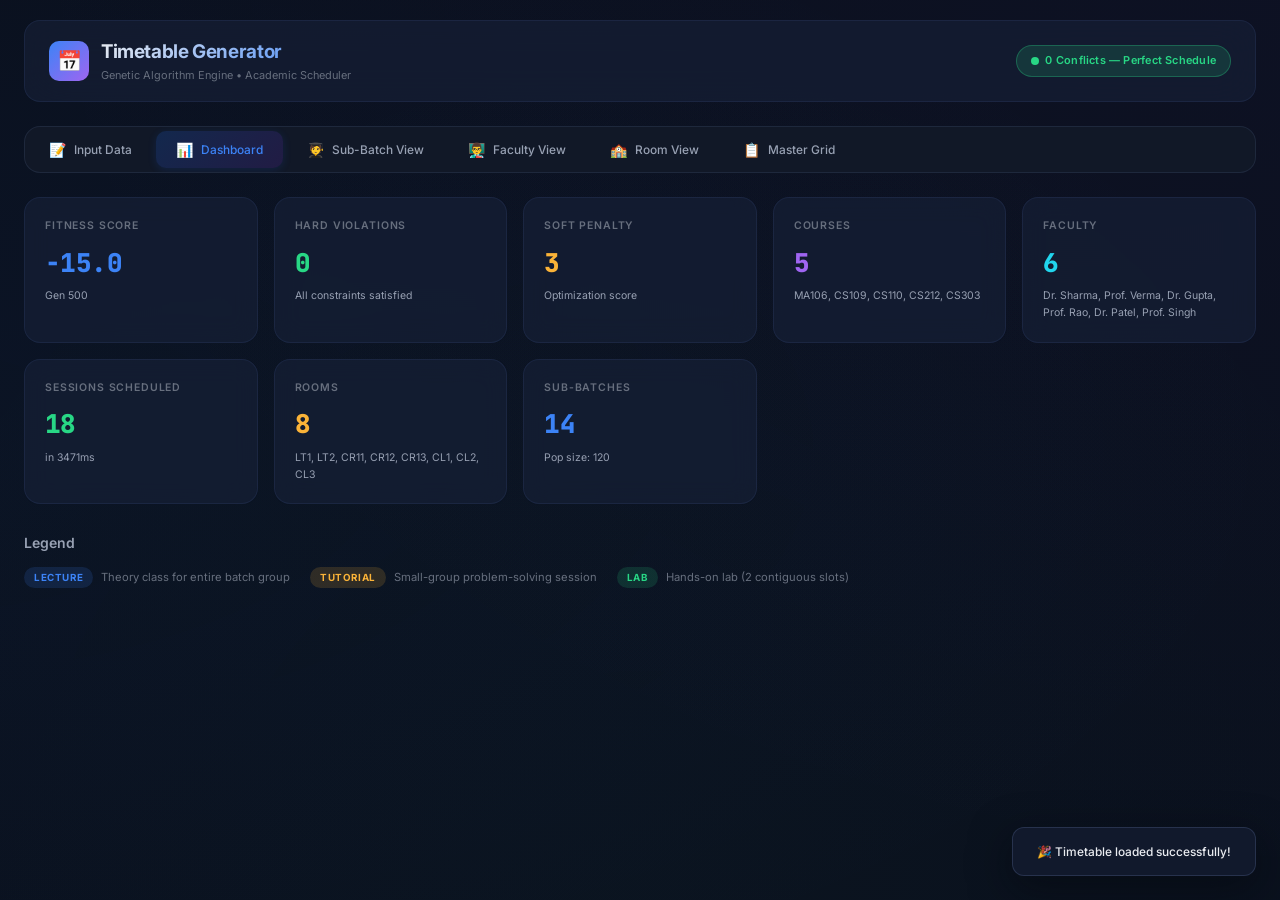
==== web/index.html @ 348a6521 "MVP" ====
<!DOCTYPE html>
<html lang="en">
<head>
    <meta charset="UTF-8">
    <meta name="viewport" content="width=device-width, initial-scale=1.0">
    <meta name="description" content="Academic Timetable Generator — Genetic Algorithm powered scheduler with interactive visualization">
    <title>Timetable Generator — GA Engine</title>
    <link rel="stylesheet" href="style.css">
</head>
<body>

<div class="app-container">

    <!-- ═══ HEADER ═══ -->
    <header class="app-header">
        <div class="logo">
            <div class="logo-icon">📅</div>
            <div>
                <h1>Timetable Generator</h1>
                <div class="subtitle">Genetic Algorithm Engine • Academic Scheduler</div>
            </div>
        </div>
        <div class="header-actions">
            <div id="statusBadge" class="status-badge" style="display:none;">
                <span class="pulse"></span>
                <span id="statusText"></span>
            </div>
        </div>
    </header>


    <!-- ═══ TAB NAVIGATION ═══ -->
    <nav class="tab-nav" id="tabNav">
        <button class="tab-btn active" data-tab="input">
            <span class="tab-icon">📝</span> Input Data
        </button>
        <button class="tab-btn" data-tab="dashboard" id="tabDashboard" style="display:none;">
            <span class="tab-icon">📊</span> Dashboard
        </button>
        <button class="tab-btn" data-tab="subbatch" id="tabSubBatch" style="display:none;">
            <span class="tab-icon">🧑‍🎓</span> Sub-Batch View
        </button>
        <button class="tab-btn" data-tab="faculty" id="tabFaculty" style="display:none;">
            <span class="tab-icon">👨‍🏫</span> Faculty View
        </button>
        <button class="tab-btn" data-tab="room" id="tabRoom" style="display:none;">
            <span class="tab-icon">🏫</span> Room View
        </button>
        <button class="tab-btn" data-tab="master" id="tabMaster" style="display:none;">
            <span class="tab-icon">📋</span> Master Grid
        </button>
    </nav>


    <!-- ═══════════════════════════════════════════
         TAB 1: INPUT DATA
         ═══════════════════════════════════════════ -->
    <div class="tab-content active" id="tab-input">
        <div class="wizard-container">

            <!-- Wizard Step Nav -->
            <div class="wizard-steps" id="wizardSteps">
                <button class="wizard-step-btn active" data-step="config">
                    <span class="step-num">1</span> Schedule
                </button>
                <button class="wizard-step-btn" data-step="courses">
                    <span class="step-num">2</span> Courses
                </button>
                <button class="wizard-step-btn" data-step="faculty">
                    <span class="step-num">3</span> Faculty
                </button>
                <button class="wizard-step-btn" data-step="rooms">
                    <span class="step-num">4</span> Rooms
                </button>
                <button class="wizard-step-btn" data-step="batches">
                    <span class="step-num">5</span> Batches
                </button>
                <button class="wizard-step-btn" data-step="sessions">
                    <span class="step-num">6</span> Sessions
                </button>
            </div>


            <!-- ── Step 1: Schedule Config ── -->
            <div class="wizard-panel active" id="step-config">
                <h2 class="form-section-title">⏱️ Schedule Configuration</h2>
                <p class="form-section-desc">Define working days, number of periods, and time slots.</p>

                <div class="config-field" style="margin-bottom: 20px;">
                    <label>Working Days & Periods Per Day</label>
                    <p style="font-size: 0.78rem; color: var(--text-muted); margin: 4px 0 12px;">Set different number of periods for each day (e.g. Saturday = 4 periods).</p>
                    <div class="data-table-wrapper" style="max-width: 400px;">
                        <table class="data-table" id="daysConfigTable">
                            <thead>
                                <tr>
                                    <th>Enabled</th>
                                    <th>Day</th>
                                    <th>Periods</th>
                                </tr>
                            </thead>
                            <tbody id="daysConfigBody">
                                <!-- Populated by JS -->
                            </tbody>
                        </table>
                    </div>
                </div>

                <h3 style="font-size: 0.9rem; color: var(--text-secondary); margin-bottom: 12px;">Period Timings</h3>
                <div class="period-timings-list" id="periodTimings">
                    <!-- Populated by JS -->
                </div>
            </div>


            <!-- ── Step 2: Courses ── -->
            <div class="wizard-panel" id="step-courses">
                <h2 class="form-section-title">📚 Courses</h2>
                <p class="form-section-desc">Add all courses with their code, name, credits, and L-T-P hours.</p>

                <div class="data-table-wrapper">
                    <table class="data-table" id="coursesTable">
                        <thead>
                            <tr>
                                <th>Code</th>
                                <th>Name</th>
                                <th>Credits</th>
                                <th>L</th>
                                <th>T</th>
                                <th>P</th>
                                <th>Elective</th>
                                <th style="width:50px;"></th>
                            </tr>
                        </thead>
                        <tbody id="coursesBody">
                        </tbody>
                    </table>
                </div>
                <div class="form-actions">
                    <div class="form-actions-left">
                        <button class="btn btn-primary btn-sm" onclick="addCourseRow()">➕ Add Course</button>
                    </div>
                </div>
            </div>


            <!-- ── Step 3: Faculty ── -->
            <div class="wizard-panel" id="step-faculty">
                <h2 class="form-section-title">👨‍🏫 Faculty</h2>
                <p class="form-section-desc">Add faculty members with their department and weekly load limit.</p>

                <div class="data-table-wrapper">
                    <table class="data-table" id="facultyTable">
                        <thead>
                            <tr>
                                <th>ID</th>
                                <th>Name</th>
                                <th>Department</th>
                                <th>Max Load (hrs/wk)</th>
                                <th style="width:50px;"></th>
                            </tr>
                        </thead>
                        <tbody id="facultyBody">
                        </tbody>
                    </table>
                </div>
                <div class="form-actions">
                    <div class="form-actions-left">
                        <button class="btn btn-primary btn-sm" onclick="addFacultyRow()">➕ Add Faculty</button>
                    </div>
                </div>
            </div>


            <!-- ── Step 4: Rooms ── -->
            <div class="wizard-panel" id="step-rooms">
                <h2 class="form-section-title">🏫 Rooms</h2>
                <p class="form-section-desc">Add rooms/labs with type and capacity.</p>

                <div class="data-table-wrapper">
                    <table class="data-table" id="roomsTable">
                        <thead>
                            <tr>
                                <th>Code</th>
                                <th>Type</th>
                                <th>Capacity</th>
                                <th style="width:50px;"></th>
                            </tr>
                        </thead>
                        <tbody id="roomsBody">
                        </tbody>
                    </table>
                </div>
                <div class="form-actions">
                    <div class="form-actions-left">
                        <button class="btn btn-primary btn-sm" onclick="addRoomRow()">➕ Add Room</button>
                    </div>
                </div>
            </div>


            <!-- ── Step 5: Batches & Groups ── -->
            <div class="wizard-panel" id="step-batches">
                <h2 class="form-section-title">🧑‍🎓 Batches & Groups</h2>
                <p class="form-section-desc">Define sub-batches first, then group them into batch groups for lectures/labs.</p>

                <h3 style="font-size: 0.95rem; color: var(--text-secondary); margin: 16px 0 10px;">Sub-Batches</h3>
                <div class="data-table-wrapper">
                    <table class="data-table" id="subBatchTable">
                        <thead>
                            <tr>
                                <th>ID/Name</th>
                                <th>Size (students)</th>
                                <th style="width:50px;"></th>
                            </tr>
                        </thead>
                        <tbody id="subBatchBody">
                        </tbody>
                    </table>
                </div>
                <div class="form-actions" style="border-top:none; margin-top:10px; padding-top:0;">
                    <div class="form-actions-left">
                        <button class="btn btn-primary btn-sm" onclick="addSubBatchRow()">➕ Add Sub-Batch</button>
                    </div>
                </div>

                <h3 style="font-size: 0.95rem; color: var(--text-secondary); margin: 24px 0 10px;">Batch Groups</h3>
                <div class="data-table-wrapper">
                    <table class="data-table" id="batchGroupTable">
                        <thead>
                            <tr>
                                <th>Group Name</th>
                                <th>Sub-Batches (comma-separated IDs)</th>
                                <th style="width:50px;"></th>
                            </tr>
                        </thead>
                        <tbody id="batchGroupBody">
                        </tbody>
                    </table>
                </div>
                <div class="form-actions" style="border-top:none; margin-top:10px; padding-top:0;">
                    <div class="form-actions-left">
                        <button class="btn btn-primary btn-sm" onclick="addBatchGroupRow()">➕ Add Batch Group</button>
                    </div>
                </div>
            </div>


            <!-- ── Step 6: Session Mappings ── -->
            <div class="wizard-panel" id="step-sessions">
                <h2 class="form-section-title">🔗 Session Mapping</h2>
                <p class="form-section-desc">Map each course to its batch group, faculty, and session type. The system generates sessions from L-T-P automatically, but you can also manually specify count.</p>

                <div class="data-table-wrapper">
                    <table class="data-table" id="sessionsTable">
                        <thead>
                            <tr>
                                <th>Course</th>
                                <th>Type</th>
                                <th>Batch Group</th>
                                <th>Faculty</th>
                                <th>Count</th>
                                <th style="width:50px;"></th>
                            </tr>
                        </thead>
                        <tbody id="sessionsBody">
                        </tbody>
                    </table>
                </div>
                <div class="form-actions">
                    <div class="form-actions-left">
                        <button class="btn btn-primary btn-sm" onclick="addSessionRow()">➕ Add Mapping</button>
                    </div>
                </div>
            </div>


            <!-- ── Global Wizard Actions ── -->
            <div class="form-actions" style="margin-top: 28px; padding-top: 20px; border-top: 1px solid var(--border-subtle);">
                <div class="form-actions-left">
                    <button class="btn btn-secondary" onclick="loadSampleData()">📥 Load Sample Data</button>
                    <button class="btn btn-secondary" onclick="clearAllData()">🗑️ Clear All</button>
                </div>
                <div class="form-actions-right">
                    <button class="btn btn-secondary" onclick="reloadServerOutput()" title="Load latest timetable from server">⚡ Reload Latest</button>
                    <button class="btn btn-secondary" id="btnLoadOutput" onclick="loadOutputJson()" title="Upload a JSON file from your computer">📂 Upload JSON</button>
                    <button class="btn btn-success" onclick="exportInputJson()">💾 Export Input JSON</button>
                </div>
            </div>

        </div>
    </div>


    <!-- ═══════════════════════════════════════════
         TAB 2: DASHBOARD
         ═══════════════════════════════════════════ -->
    <div class="tab-content" id="tab-dashboard">
        <div class="stats-grid" id="statsGrid">
            <!-- Populated by JS -->
        </div>

        <div style="margin-top: 20px;">
            <h3 style="font-size: 1rem; font-weight: 600; color: var(--text-secondary); margin-bottom: 12px;">Legend</h3>
            <div style="display: flex; gap: 20px; flex-wrap: wrap;">
                <div style="display: flex; align-items: center; gap: 8px;">
                    <span class="type-badge lecture">Lecture</span>
                    <span style="font-size: 0.8rem; color: var(--text-muted);">Theory class for entire batch group</span>
                </div>
                <div style="display: flex; align-items: center; gap: 8px;">
                    <span class="type-badge tutorial">Tutorial</span>
                    <span style="font-size: 0.8rem; color: var(--text-muted);">Small-group problem-solving session</span>
                </div>
                <div style="display: flex; align-items: center; gap: 8px;">
                    <span class="type-badge practical">Lab</span>
                    <span style="font-size: 0.8rem; color: var(--text-muted);">Hands-on lab (2 contiguous slots)</span>
                </div>
            </div>
        </div>
    </div>


    <!-- ═══════════════════════════════════════════
         TAB 3: SUB-BATCH VIEW
         ═══════════════════════════════════════════ -->
    <div class="tab-content" id="tab-subbatch">
        <div class="view-controls">
            <label for="subBatchSelect">Select Sub-Batch:</label>
            <select class="styled-select" id="subBatchSelect" onchange="renderSubBatchGrid()"></select>
        </div>
        <div id="subBatchGridContainer">
            <div class="empty-state">
                <div class="empty-icon">🧑‍🎓</div>
                <h3>Select a sub-batch above</h3>
                <p>Choose a sub-batch from the dropdown to view its weekly timetable.</p>
            </div>
        </div>
    </div>


    <!-- ═══════════════════════════════════════════
         TAB 4: FACULTY VIEW
         ═══════════════════════════════════════════ -->
    <div class="tab-content" id="tab-faculty">
        <div class="view-controls">
            <label for="facultySelect">Select Faculty:</label>
            <select class="styled-select" id="facultySelect" onchange="renderFacultyGrid()"></select>
        </div>
        <div id="facultyGridContainer">
            <div class="empty-state">
                <div class="empty-icon">👨‍🏫</div>
                <h3>Select a faculty member above</h3>
                <p>Choose a faculty member to view their weekly teaching schedule.</p>
            </div>
        </div>
    </div>


    <!-- ═══════════════════════════════════════════
         TAB 5: ROOM VIEW
         ═══════════════════════════════════════════ -->
    <div class="tab-content" id="tab-room">
        <div class="view-controls">
            <label for="roomSelect">Select Room:</label>
            <select class="styled-select" id="roomSelect" onchange="renderRoomGrid()"></select>
        </div>
        <div id="roomGridContainer">
            <div class="empty-state">
                <div class="empty-icon">🏫</div>
                <h3>Select a room above</h3>
                <p>Choose a room to see its weekly occupancy schedule.</p>
            </div>
        </div>
    </div>


    <!-- ═══════════════════════════════════════════
         TAB 6: MASTER GRID
         ═══════════════════════════════════════════ -->
    <div class="tab-content" id="tab-master">
        <div class="view-controls">
            <label for="masterFilter">Filter:</label>
            <input type="text" class="styled-select" id="masterFilter" placeholder="Search by course, faculty, room..." oninput="renderMasterTable()" style="min-width: 300px;">
        </div>
        <div id="masterTableContainer">
            <!-- Populated by JS -->
        </div>
    </div>

</div>

<!-- ═══ TOOLTIP ═══ -->
<div class="tooltip" id="tooltip"></div>

<script src="app.js"></script>
</body>
</html>
---- web/style.css ----
/* ═══════════════════════════════════════════════════════════════════════
   TIMETABLE GENERATOR — PREMIUM DARK THEME DESIGN SYSTEM
   ═══════════════════════════════════════════════════════════════════════ */

@import url('https://fonts.googleapis.com/css2?family=Inter:wght@300;400;500;600;700;800&family=JetBrains+Mono:wght@400;500;600&display=swap');

/* ── CSS Variables (Design Tokens) ── */
:root {
    /* Base colors */
    --bg-primary: hsl(222, 47%, 8%);
    --bg-secondary: hsl(222, 40%, 11%);
    --bg-tertiary: hsl(222, 35%, 14%);
    --bg-card: hsl(222, 35%, 13%);
    --bg-hover: hsl(222, 30%, 18%);

    /* Glass effect */
    --glass-bg: hsla(222, 40%, 16%, 0.6);
    --glass-border: hsla(222, 40%, 30%, 0.3);
    --glass-shadow: 0 8px 32px hsla(222, 50%, 4%, 0.4);

    /* Text */
    --text-primary: hsl(220, 20%, 93%);
    --text-secondary: hsl(220, 15%, 65%);
    --text-muted: hsl(220, 10%, 45%);

    /* Accent palette */
    --accent-blue: hsl(217, 91%, 60%);
    --accent-blue-dim: hsla(217, 91%, 60%, 0.15);
    --accent-purple: hsl(265, 83%, 67%);
    --accent-purple-dim: hsla(265, 83%, 67%, 0.15);
    --accent-green: hsl(152, 69%, 50%);
    --accent-green-dim: hsla(152, 69%, 50%, 0.15);
    --accent-amber: hsl(38, 95%, 60%);
    --accent-amber-dim: hsla(38, 95%, 60%, 0.15);
    --accent-red: hsl(0, 84%, 60%);
    --accent-red-dim: hsla(0, 84%, 60%, 0.15);
    --accent-cyan: hsl(187, 85%, 53%);
    --accent-cyan-dim: hsla(187, 85%, 53%, 0.15);

    /* Session type colors */
    --lecture-bg: linear-gradient(135deg, hsla(217, 80%, 50%, 0.25), hsla(217, 80%, 50%, 0.10));
    --lecture-border: hsla(217, 80%, 55%, 0.5);
    --lecture-text: hsl(217, 90%, 75%);

    --tutorial-bg: linear-gradient(135deg, hsla(38, 80%, 50%, 0.25), hsla(38, 80%, 50%, 0.10));
    --tutorial-border: hsla(38, 80%, 55%, 0.5);
    --tutorial-text: hsl(38, 90%, 75%);

    --lab-bg: linear-gradient(135deg, hsla(152, 70%, 45%, 0.25), hsla(152, 70%, 45%, 0.10));
    --lab-border: hsla(152, 70%, 50%, 0.5);
    --lab-text: hsl(152, 80%, 70%);

    /* Borders & misc */
    --border-subtle: hsla(222, 30%, 25%, 0.5);
    --border-medium: hsla(222, 30%, 30%, 0.6);
    --radius-sm: 6px;
    --radius-md: 10px;
    --radius-lg: 16px;
    --radius-xl: 20px;

    /* Transitions */
    --transition-fast: 150ms ease;
    --transition-normal: 250ms ease;
    --transition-smooth: 350ms cubic-bezier(0.4, 0, 0.2, 1);
}


/* ── Reset & Base ── */
*, *::before, *::after {
    margin: 0;
    padding: 0;
    box-sizing: border-box;
}

html {
    font-size: 14px;
    scroll-behavior: smooth;
}

body {
    font-family: 'Inter', -apple-system, BlinkMacSystemFont, sans-serif;
    background: var(--bg-primary);
    color: var(--text-primary);
    line-height: 1.6;
    min-height: 100vh;
    overflow-x: hidden;
}

/* Ambient background glow */
body::before {
    content: '';
    position: fixed;
    top: -50%;
    left: -50%;
    width: 200%;
    height: 200%;
    background: radial-gradient(ellipse at 20% 50%, hsla(217, 80%, 50%, 0.04) 0%, transparent 50%),
                radial-gradient(ellipse at 80% 20%, hsla(265, 80%, 55%, 0.03) 0%, transparent 50%),
                radial-gradient(ellipse at 50% 80%, hsla(152, 70%, 45%, 0.02) 0%, transparent 50%);
    z-index: -1;
    pointer-events: none;
}


/* ── Layout ── */
.app-container {
    max-width: 1440px;
    margin: 0 auto;
    padding: 20px 24px;
}


/* ── Header ── */
.app-header {
    display: flex;
    align-items: center;
    justify-content: space-between;
    padding: 16px 24px;
    margin-bottom: 24px;
    background: var(--glass-bg);
    border: 1px solid var(--glass-border);
    border-radius: var(--radius-lg);
    backdrop-filter: blur(20px);
    -webkit-backdrop-filter: blur(20px);
}

.app-header .logo {
    display: flex;
    align-items: center;
    gap: 12px;
}

.app-header .logo-icon {
    width: 40px;
    height: 40px;
    background: linear-gradient(135deg, var(--accent-blue), var(--accent-purple));
    border-radius: var(--radius-md);
    display: flex;
    align-items: center;
    justify-content: center;
    font-size: 20px;
}

.app-header h1 {
    font-size: 1.35rem;
    font-weight: 700;
    letter-spacing: -0.02em;
    background: linear-gradient(135deg, var(--text-primary), var(--accent-blue));
    -webkit-background-clip: text;
    -webkit-text-fill-color: transparent;
    background-clip: text;
}

.app-header .subtitle {
    font-size: 0.78rem;
    color: var(--text-muted);
    font-weight: 400;
}

.header-actions {
    display: flex;
    gap: 10px;
    align-items: center;
}


/* ── Status Badge ── */
.status-badge {
    display: inline-flex;
    align-items: center;
    gap: 6px;
    padding: 6px 14px;
    border-radius: 100px;
    font-size: 0.78rem;
    font-weight: 600;
    letter-spacing: 0.02em;
}

.status-badge.success {
    background: var(--accent-green-dim);
    color: var(--accent-green);
    border: 1px solid hsla(152, 69%, 50%, 0.3);
}

.status-badge.warning {
    background: var(--accent-red-dim);
    color: var(--accent-red);
    border: 1px solid hsla(0, 84%, 60%, 0.3);
}

.status-badge .pulse {
    width: 8px;
    height: 8px;
    border-radius: 50%;
    animation: pulse 2s infinite;
}

.status-badge.success .pulse { background: var(--accent-green); }
.status-badge.warning .pulse { background: var(--accent-red); }

@keyframes pulse {
    0%, 100% { opacity: 1; transform: scale(1); }
    50% { opacity: 0.5; transform: scale(1.2); }
}


/* ── Tab Navigation ── */
.tab-nav {
    display: flex;
    gap: 4px;
    padding: 4px;
    background: var(--bg-secondary);
    border-radius: var(--radius-lg);
    margin-bottom: 24px;
    border: 1px solid var(--border-subtle);
    overflow-x: auto;
}

.tab-btn {
    padding: 10px 20px;
    border: none;
    background: transparent;
    color: var(--text-secondary);
    font-family: 'Inter', sans-serif;
    font-size: 0.85rem;
    font-weight: 500;
    border-radius: var(--radius-md);
    cursor: pointer;
    transition: all var(--transition-normal);
    white-space: nowrap;
    display: flex;
    align-items: center;
    gap: 8px;
}

.tab-btn:hover {
    color: var(--text-primary);
    background: var(--bg-hover);
}

.tab-btn.active {
    background: linear-gradient(135deg, hsla(217, 80%, 50%, 0.2), hsla(265, 80%, 55%, 0.15));
    color: var(--accent-blue);
    box-shadow: 0 2px 8px hsla(217, 80%, 50%, 0.15);
}

.tab-btn .tab-icon {
    font-size: 1rem;
}

.tab-content {
    display: none;
    animation: fadeIn 0.3s ease;
}

.tab-content.active {
    display: block;
}

@keyframes fadeIn {
    from { opacity: 0; transform: translateY(8px); }
    to { opacity: 1; transform: translateY(0); }
}


/* ── Stat Cards ── */
.stats-grid {
    display: grid;
    grid-template-columns: repeat(auto-fit, minmax(200px, 1fr));
    gap: 16px;
    margin-bottom: 28px;
}

.stat-card {
    background: var(--glass-bg);
    border: 1px solid var(--glass-border);
    border-radius: var(--radius-lg);
    padding: 20px;
    backdrop-filter: blur(12px);
    transition: all var(--transition-smooth);
}

.stat-card:hover {
    transform: translateY(-2px);
    border-color: var(--accent-blue);
    box-shadow: 0 8px 24px hsla(217, 80%, 50%, 0.1);
}

.stat-card .stat-label {
    font-size: 0.75rem;
    color: var(--text-muted);
    text-transform: uppercase;
    letter-spacing: 0.08em;
    font-weight: 600;
    margin-bottom: 8px;
}

.stat-card .stat-value {
    font-size: 1.85rem;
    font-weight: 800;
    font-family: 'JetBrains Mono', monospace;
    letter-spacing: -0.02em;
}

.stat-card .stat-sub {
    font-size: 0.75rem;
    color: var(--text-secondary);
    margin-top: 4px;
}

.stat-card.blue .stat-value { color: var(--accent-blue); }
.stat-card.purple .stat-value { color: var(--accent-purple); }
.stat-card.green .stat-value { color: var(--accent-green); }
.stat-card.amber .stat-value { color: var(--accent-amber); }
.stat-card.red .stat-value { color: var(--accent-red); }
.stat-card.cyan .stat-value { color: var(--accent-cyan); }


/* ── Dropdown / Select ── */
.view-controls {
    display: flex;
    align-items: center;
    gap: 16px;
    margin-bottom: 20px;
    flex-wrap: wrap;
}

.view-controls label {
    font-size: 0.85rem;
    font-weight: 600;
    color: var(--text-secondary);
}

.styled-select {
    appearance: none;
    background: var(--bg-tertiary);
    border: 1px solid var(--border-medium);
    color: var(--text-primary);
    padding: 10px 36px 10px 14px;
    border-radius: var(--radius-md);
    font-family: 'Inter', sans-serif;
    font-size: 0.85rem;
    font-weight: 500;
    cursor: pointer;
    transition: all var(--transition-fast);
    background-image: url("data:image/svg+xml,%3Csvg xmlns='http://www.w3.org/2000/svg' width='12' height='12' viewBox='0 0 12 12'%3E%3Cpath d='M6 8L1 3h10z' fill='%23888'/%3E%3C/svg%3E");
    background-repeat: no-repeat;
    background-position: right 12px center;
    min-width: 220px;
}

.styled-select:hover {
    border-color: var(--accent-blue);
}

.styled-select:focus {
    outline: none;
    border-color: var(--accent-blue);
    box-shadow: 0 0 0 3px var(--accent-blue-dim);
}


/* ── Timetable Grid ── */
.timetable-wrapper {
    overflow-x: auto;
    border-radius: var(--radius-lg);
    border: 1px solid var(--glass-border);
    background: var(--glass-bg);
    backdrop-filter: blur(12px);
}

.timetable-grid {
    width: 100%;
    border-collapse: separate;
    border-spacing: 0;
    min-width: 800px;
}

.timetable-grid th {
    padding: 14px 16px;
    font-size: 0.78rem;
    font-weight: 600;
    text-transform: uppercase;
    letter-spacing: 0.06em;
    color: var(--text-muted);
    background: var(--bg-secondary);
    border-bottom: 1px solid var(--border-subtle);
    position: sticky;
    top: 0;
    z-index: 2;
}

.timetable-grid th:first-child {
    border-top-left-radius: var(--radius-lg);
    position: sticky;
    left: 0;
    z-index: 3;
    background: var(--bg-secondary);
}

.timetable-grid th:last-child {
    border-top-right-radius: var(--radius-lg);
}

.timetable-grid td {
    padding: 8px;
    border-bottom: 1px solid var(--border-subtle);
    border-right: 1px solid hsla(222, 30%, 20%, 0.3);
    vertical-align: top;
    min-width: 140px;
    height: 80px;
}

.timetable-grid td:first-child {
    font-weight: 600;
    color: var(--text-secondary);
    font-size: 0.85rem;
    background: var(--bg-secondary);
    min-width: 90px;
    position: sticky;
    left: 0;
    z-index: 1;
}

.timetable-grid tr:last-child td:first-child {
    border-bottom-left-radius: var(--radius-lg);
}

.timetable-grid tr:last-child td:last-child {
    border-bottom-right-radius: var(--radius-lg);
}


/* ── Session Cell (inside grid td) ── */
.session-cell {
    padding: 8px 10px;
    border-radius: var(--radius-sm);
    border-left: 3px solid transparent;
    height: 100%;
    display: flex;
    flex-direction: column;
    justify-content: center;
    gap: 3px;
    cursor: pointer;
    transition: all var(--transition-fast);
    position: relative;
}

.session-cell:hover {
    transform: scale(1.02);
    z-index: 5;
}

.session-cell.lecture {
    background: var(--lecture-bg);
    border-left-color: var(--lecture-border);
}

.session-cell.tutorial {
    background: var(--tutorial-bg);
    border-left-color: var(--tutorial-border);
}

.session-cell.practical {
    background: var(--lab-bg);
    border-left-color: var(--lab-border);
}

.session-cell .course-code {
    font-family: 'JetBrains Mono', monospace;
    font-size: 0.82rem;
    font-weight: 600;
}

.session-cell.lecture .course-code { color: var(--lecture-text); }
.session-cell.tutorial .course-code { color: var(--tutorial-text); }
.session-cell.practical .course-code { color: var(--lab-text); }

.session-cell .session-type-badge {
    font-size: 0.65rem;
    font-weight: 700;
    text-transform: uppercase;
    letter-spacing: 0.08em;
    opacity: 0.7;
}

.session-cell .session-detail {
    font-size: 0.7rem;
    color: var(--text-secondary);
    white-space: nowrap;
    overflow: hidden;
    text-overflow: ellipsis;
}

.empty-cell {
    height: 100%;
    border: 1px dashed hsla(222, 30%, 25%, 0.4);
    border-radius: var(--radius-sm);
    display: flex;
    align-items: center;
    justify-content: center;
    color: var(--text-muted);
    font-size: 0.7rem;
    opacity: 0.4;
}


/* ── Tooltip ── */
.tooltip {
    position: fixed;
    background: hsl(222, 45%, 10%);
    border: 1px solid var(--border-medium);
    border-radius: var(--radius-md);
    padding: 14px 18px;
    font-size: 0.8rem;
    z-index: 1000;
    pointer-events: none;
    box-shadow: 0 12px 40px hsla(222, 50%, 4%, 0.6);
    max-width: 280px;
    backdrop-filter: blur(20px);
    opacity: 0;
    transition: opacity var(--transition-fast);
}

.tooltip.visible {
    opacity: 1;
}

.tooltip .tt-title {
    font-weight: 700;
    font-size: 0.9rem;
    margin-bottom: 8px;
    color: var(--text-primary);
}

.tooltip .tt-row {
    display: flex;
    justify-content: space-between;
    gap: 16px;
    padding: 3px 0;
}

.tooltip .tt-label {
    color: var(--text-muted);
    font-weight: 500;
}

.tooltip .tt-value {
    color: var(--text-primary);
    font-weight: 600;
    font-family: 'JetBrains Mono', monospace;
    font-size: 0.75rem;
}


/* ── Buttons ── */
.btn {
    padding: 10px 20px;
    border: none;
    border-radius: var(--radius-md);
    font-family: 'Inter', sans-serif;
    font-size: 0.85rem;
    font-weight: 600;
    cursor: pointer;
    transition: all var(--transition-normal);
    display: inline-flex;
    align-items: center;
    gap: 8px;
}

.btn-primary {
    background: linear-gradient(135deg, var(--accent-blue), hsl(230, 80%, 55%));
    color: white;
    box-shadow: 0 4px 16px hsla(217, 80%, 50%, 0.3);
}

.btn-primary:hover {
    transform: translateY(-1px);
    box-shadow: 0 6px 24px hsla(217, 80%, 50%, 0.4);
}

.btn-secondary {
    background: var(--bg-tertiary);
    color: var(--text-primary);
    border: 1px solid var(--border-medium);
}

.btn-secondary:hover {
    background: var(--bg-hover);
    border-color: var(--accent-blue);
}

.btn-success {
    background: linear-gradient(135deg, var(--accent-green), hsl(160, 70%, 40%));
    color: white;
    box-shadow: 0 4px 16px hsla(152, 69%, 50%, 0.3);
}

.btn-success:hover {
    transform: translateY(-1px);
    box-shadow: 0 6px 24px hsla(152, 69%, 50%, 0.4);
}

.btn-danger {
    background: var(--accent-red-dim);
    color: var(--accent-red);
    border: 1px solid hsla(0, 84%, 60%, 0.3);
}

.btn-danger:hover {
    background: hsla(0, 84%, 60%, 0.25);
}

.btn-sm {
    padding: 6px 14px;
    font-size: 0.78rem;
}

.btn-icon {
    width: 36px;
    height: 36px;
    padding: 0;
    display: flex;
    align-items: center;
    justify-content: center;
    border-radius: var(--radius-sm);
}


/* ── Input Form Styles ── */
.wizard-container {
    background: var(--glass-bg);
    border: 1px solid var(--glass-border);
    border-radius: var(--radius-xl);
    padding: 28px;
    backdrop-filter: blur(20px);
}

.wizard-steps {
    display: flex;
    gap: 4px;
    margin-bottom: 28px;
    padding: 4px;
    background: var(--bg-secondary);
    border-radius: var(--radius-lg);
    overflow-x: auto;
}

.wizard-step-btn {
    flex: 1;
    padding: 10px 16px;
    border: none;
    background: transparent;
    color: var(--text-muted);
    font-family: 'Inter', sans-serif;
    font-size: 0.78rem;
    font-weight: 500;
    border-radius: var(--radius-md);
    cursor: pointer;
    transition: all var(--transition-normal);
    white-space: nowrap;
    display: flex;
    align-items: center;
    gap: 8px;
    justify-content: center;
}

.wizard-step-btn:hover {
    color: var(--text-primary);
    background: var(--bg-hover);
}

.wizard-step-btn.active {
    background: var(--accent-blue-dim);
    color: var(--accent-blue);
}

.wizard-step-btn.completed {
    color: var(--accent-green);
}

.wizard-step-btn .step-num {
    width: 22px;
    height: 22px;
    border-radius: 50%;
    background: var(--bg-tertiary);
    display: flex;
    align-items: center;
    justify-content: center;
    font-size: 0.7rem;
    font-weight: 700;
}

.wizard-step-btn.active .step-num {
    background: var(--accent-blue);
    color: white;
}

.wizard-step-btn.completed .step-num {
    background: var(--accent-green);
    color: white;
}

.wizard-panel {
    display: none;
    animation: fadeIn 0.3s ease;
}

.wizard-panel.active {
    display: block;
}

.form-section-title {
    font-size: 1.15rem;
    font-weight: 700;
    margin-bottom: 6px;
    color: var(--text-primary);
}

.form-section-desc {
    font-size: 0.82rem;
    color: var(--text-secondary);
    margin-bottom: 20px;
}


/* ── Form Table (editable data grid) ── */
.data-table-wrapper {
    overflow-x: auto;
    border-radius: var(--radius-md);
    border: 1px solid var(--border-subtle);
}

.data-table {
    width: 100%;
    border-collapse: collapse;
}

.data-table th {
    padding: 10px 14px;
    font-size: 0.72rem;
    font-weight: 600;
    text-transform: uppercase;
    letter-spacing: 0.06em;
    color: var(--text-muted);
    background: var(--bg-secondary);
    border-bottom: 1px solid var(--border-subtle);
    text-align: left;
}

.data-table td {
    padding: 6px 8px;
    border-bottom: 1px solid hsla(222, 30%, 20%, 0.3);
}

.data-table tr:hover td {
    background: var(--bg-hover);
}

.data-table input,
.data-table select {
    width: 100%;
    padding: 8px 10px;
    background: var(--bg-primary);
    border: 1px solid var(--border-subtle);
    color: var(--text-primary);
    border-radius: var(--radius-sm);
    font-family: 'Inter', sans-serif;
    font-size: 0.82rem;
    transition: all var(--transition-fast);
}

.data-table input:focus,
.data-table select:focus {
    outline: none;
    border-color: var(--accent-blue);
    box-shadow: 0 0 0 3px var(--accent-blue-dim);
}

.data-table input[type="number"] {
    font-family: 'JetBrains Mono', monospace;
    width: 70px;
}

.data-table input[type="checkbox"] {
    width: auto;
    accent-color: var(--accent-blue);
}

.data-table select {
    appearance: none;
    background-image: url("data:image/svg+xml,%3Csvg xmlns='http://www.w3.org/2000/svg' width='10' height='10' viewBox='0 0 10 10'%3E%3Cpath d='M5 7L1 3h8z' fill='%23888'/%3E%3C/svg%3E");
    background-repeat: no-repeat;
    background-position: right 8px center;
    padding-right: 28px;
}


/* ── Form Actions Bar ── */
.form-actions {
    display: flex;
    align-items: center;
    justify-content: space-between;
    margin-top: 20px;
    padding-top: 16px;
    border-top: 1px solid var(--border-subtle);
    flex-wrap: wrap;
    gap: 10px;
}

.form-actions-left {
    display: flex;
    gap: 10px;
}

.form-actions-right {
    display: flex;
    gap: 10px;
}


/* ── Config Form (Step 1) ── */
.config-grid {
    display: grid;
    grid-template-columns: repeat(auto-fit, minmax(280px, 1fr));
    gap: 20px;
    margin-bottom: 24px;
}

.config-field {
    display: flex;
    flex-direction: column;
    gap: 6px;
}

.config-field label {
    font-size: 0.78rem;
    font-weight: 600;
    color: var(--text-secondary);
    text-transform: uppercase;
    letter-spacing: 0.04em;
}

.config-field input,
.config-field select {
    padding: 10px 14px;
    background: var(--bg-primary);
    border: 1px solid var(--border-subtle);
    color: var(--text-primary);
    border-radius: var(--radius-md);
    font-family: 'Inter', sans-serif;
    font-size: 0.9rem;
    transition: all var(--transition-fast);
}

.config-field input:focus,
.config-field select:focus {
    outline: none;
    border-color: var(--accent-blue);
    box-shadow: 0 0 0 3px var(--accent-blue-dim);
}

.days-checkbox-group {
    display: flex;
    gap: 8px;
    flex-wrap: wrap;
}

.day-checkbox {
    display: flex;
    align-items: center;
    gap: 6px;
    padding: 8px 14px;
    background: var(--bg-primary);
    border: 1px solid var(--border-subtle);
    border-radius: var(--radius-sm);
    cursor: pointer;
    transition: all var(--transition-fast);
    font-size: 0.82rem;
    font-weight: 500;
}

.day-checkbox:hover {
    border-color: var(--accent-blue);
}

.day-checkbox input[type="checkbox"] {
    accent-color: var(--accent-blue);
}

.day-checkbox.checked {
    background: var(--accent-blue-dim);
    border-color: var(--accent-blue);
    color: var(--accent-blue);
}

.period-timings-list {
    display: flex;
    flex-direction: column;
    gap: 8px;
}

.period-timing-row {
    display: flex;
    align-items: center;
    gap: 10px;
}

.period-timing-row .period-label {
    font-family: 'JetBrains Mono', monospace;
    font-size: 0.78rem;
    font-weight: 600;
    color: var(--text-muted);
    min-width: 30px;
}

.period-timing-row input {
    padding: 8px 12px;
    background: var(--bg-primary);
    border: 1px solid var(--border-subtle);
    color: var(--text-primary);
    border-radius: var(--radius-sm);
    font-family: 'JetBrains Mono', monospace;
    font-size: 0.82rem;
    width: 130px;
    transition: all var(--transition-fast);
}

.period-timing-row input:focus {
    outline: none;
    border-color: var(--accent-blue);
    box-shadow: 0 0 0 3px var(--accent-blue-dim);
}


/* ── Master Table ── */
.master-table-wrapper {
    overflow-x: auto;
    border-radius: var(--radius-lg);
    border: 1px solid var(--glass-border);
    background: var(--glass-bg);
    backdrop-filter: blur(12px);
}

.master-table {
    width: 100%;
    border-collapse: collapse;
}

.master-table th {
    padding: 12px 16px;
    font-size: 0.72rem;
    font-weight: 600;
    text-transform: uppercase;
    letter-spacing: 0.06em;
    color: var(--text-muted);
    background: var(--bg-secondary);
    border-bottom: 1px solid var(--border-subtle);
    text-align: left;
    cursor: pointer;
    user-select: none;
    transition: color var(--transition-fast);
}

.master-table th:hover {
    color: var(--accent-blue);
}

.master-table td {
    padding: 10px 16px;
    border-bottom: 1px solid hsla(222, 30%, 20%, 0.3);
    font-size: 0.82rem;
}

.master-table tr:hover td {
    background: var(--bg-hover);
}

.type-badge {
    display: inline-block;
    padding: 3px 10px;
    border-radius: 100px;
    font-size: 0.7rem;
    font-weight: 700;
    text-transform: uppercase;
    letter-spacing: 0.06em;
}

.type-badge.lecture {
    background: var(--accent-blue-dim);
    color: var(--accent-blue);
}

.type-badge.tutorial {
    background: var(--accent-amber-dim);
    color: var(--accent-amber);
}

.type-badge.practical {
    background: var(--accent-green-dim);
    color: var(--accent-green);
}

.code-text {
    font-family: 'JetBrains Mono', monospace;
    font-weight: 600;
    font-size: 0.8rem;
}


/* ── Empty / Loading States ── */
.empty-state {
    text-align: center;
    padding: 60px 20px;
    color: var(--text-muted);
}

.empty-state .empty-icon {
    font-size: 3rem;
    margin-bottom: 16px;
    opacity: 0.5;
}

.empty-state h3 {
    font-size: 1.1rem;
    color: var(--text-secondary);
    margin-bottom: 8px;
}

.empty-state p {
    font-size: 0.85rem;
    max-width: 400px;
    margin: 0 auto;
}

.loading-spinner {
    display: inline-block;
    width: 20px;
    height: 20px;
    border: 2px solid var(--border-subtle);
    border-top-color: var(--accent-blue);
    border-radius: 50%;
    animation: spin 0.8s linear infinite;
}

@keyframes spin {
    to { transform: rotate(360deg); }
}


/* ── Scrollbar ── */
::-webkit-scrollbar {
    width: 6px;
    height: 6px;
}

::-webkit-scrollbar-track {
    background: transparent;
}

::-webkit-scrollbar-thumb {
    background: hsla(222, 20%, 35%, 0.4);
    border-radius: 100px;
}

::-webkit-scrollbar-thumb:hover {
    background: hsla(222, 20%, 45%, 0.6);
}


/* ── Responsive ── */
@media (max-width: 768px) {
    .app-container {
        padding: 12px;
    }

    .app-header {
        flex-direction: column;
        gap: 12px;
        text-align: center;
    }

    .stats-grid {
        grid-template-columns: repeat(2, 1fr);
    }

    .tab-nav {
        overflow-x: auto;
    }

    .tab-btn {
        padding: 8px 14px;
        font-size: 0.78rem;
    }

    .config-grid {
        grid-template-columns: 1fr;
    }
}

@media (max-width: 480px) {
    .stats-grid {
        grid-template-columns: 1fr;
    }
}
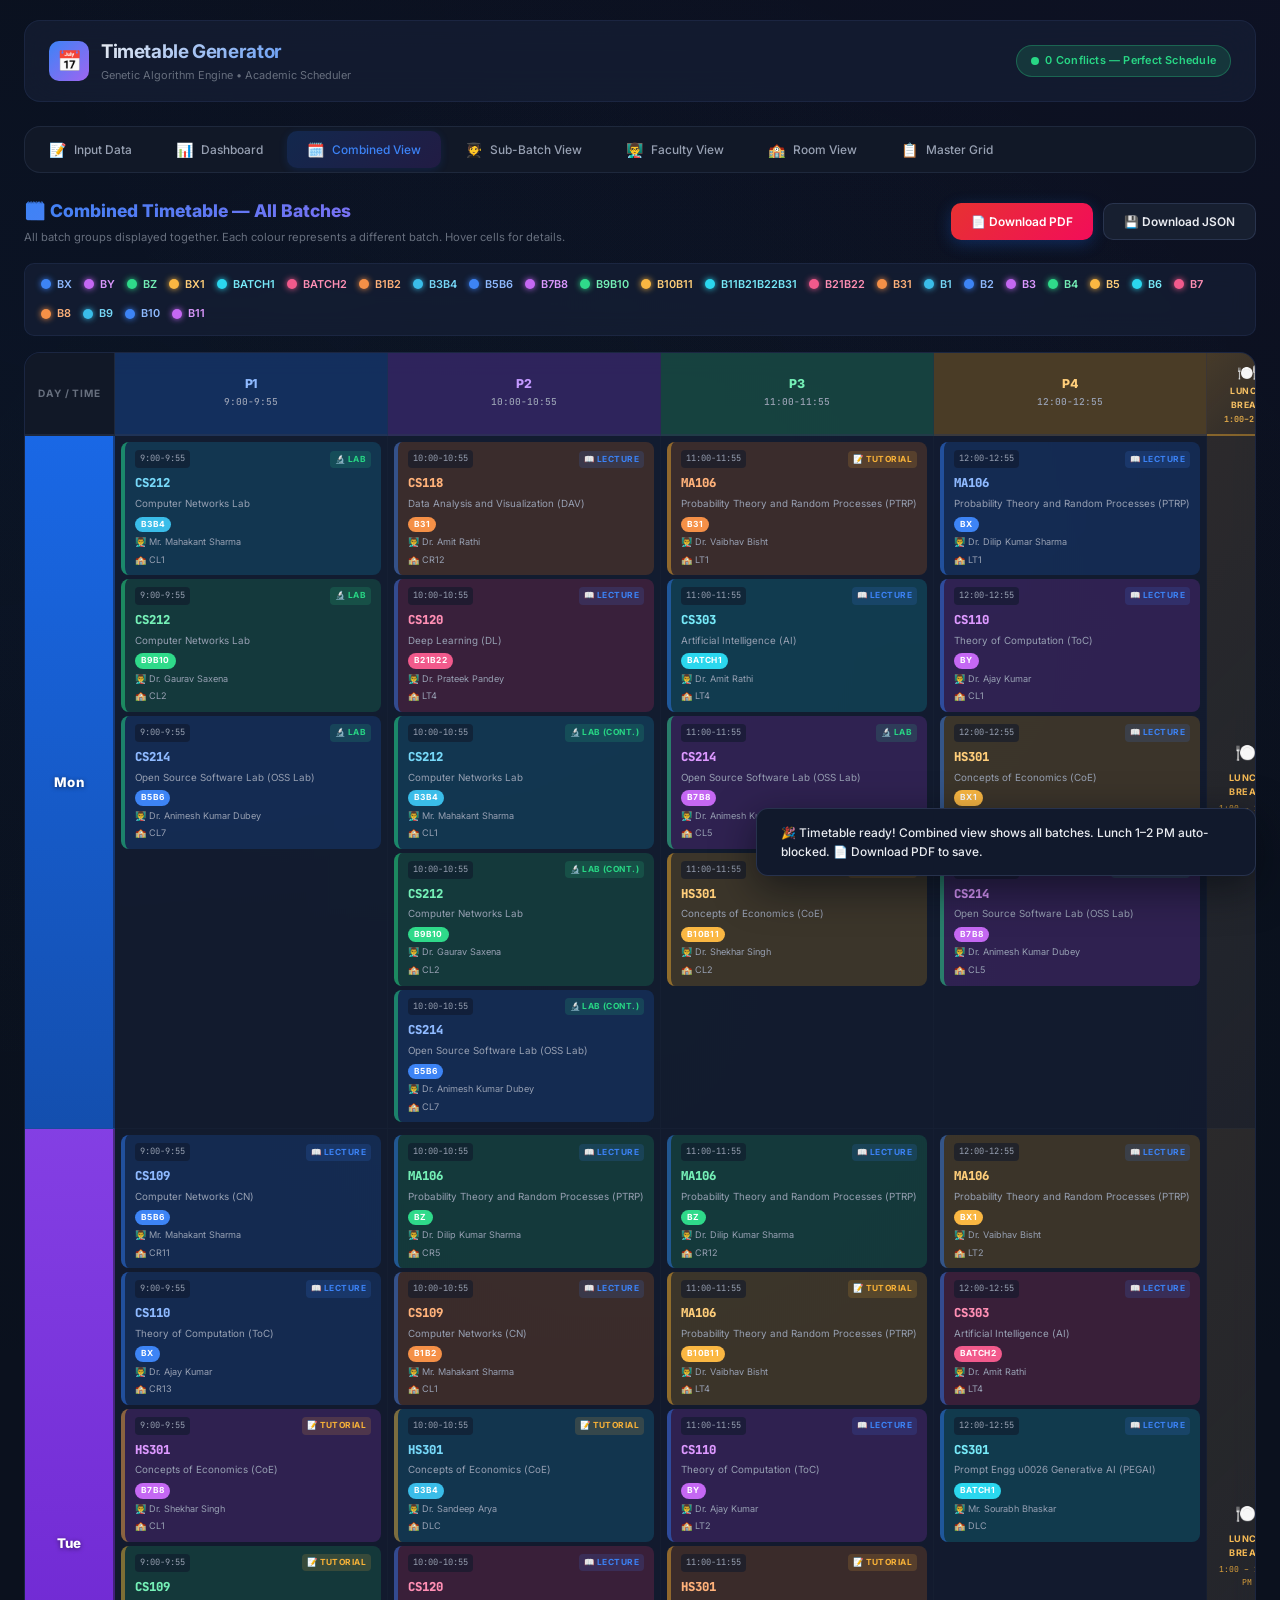
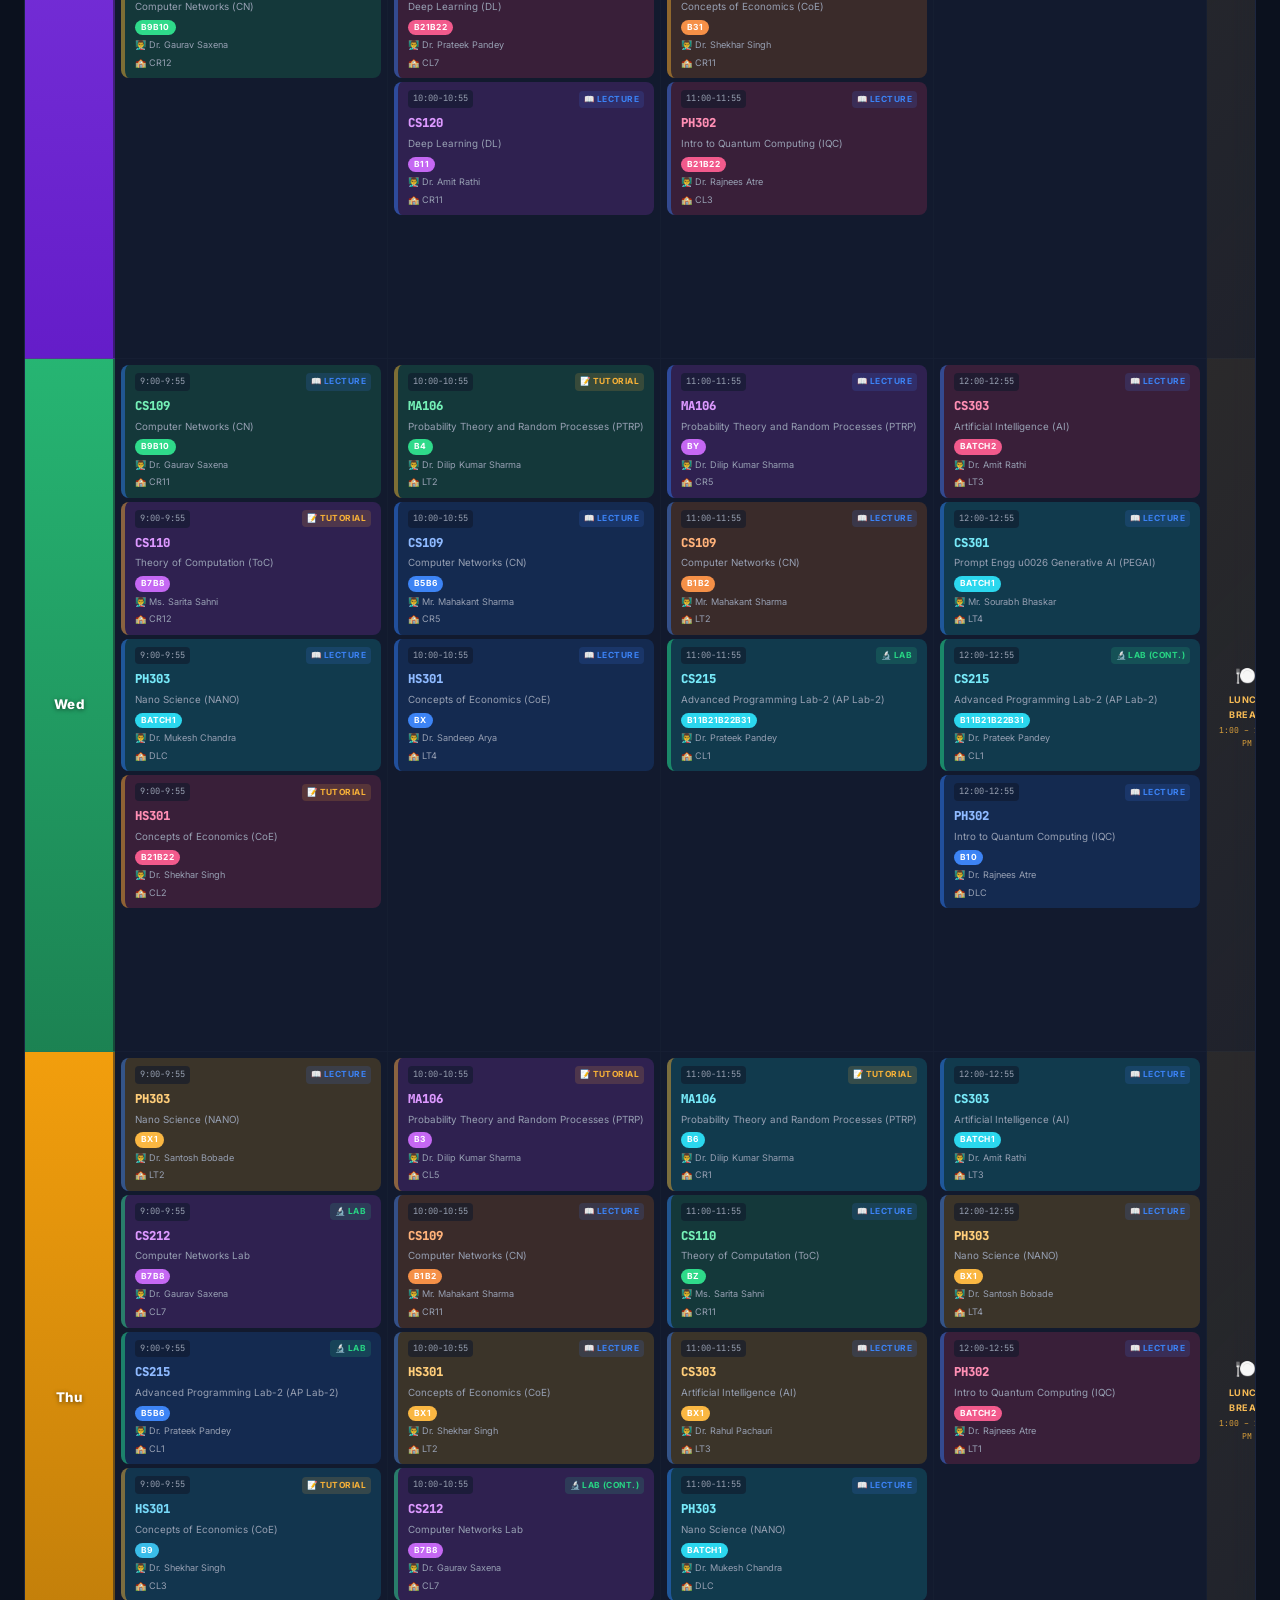
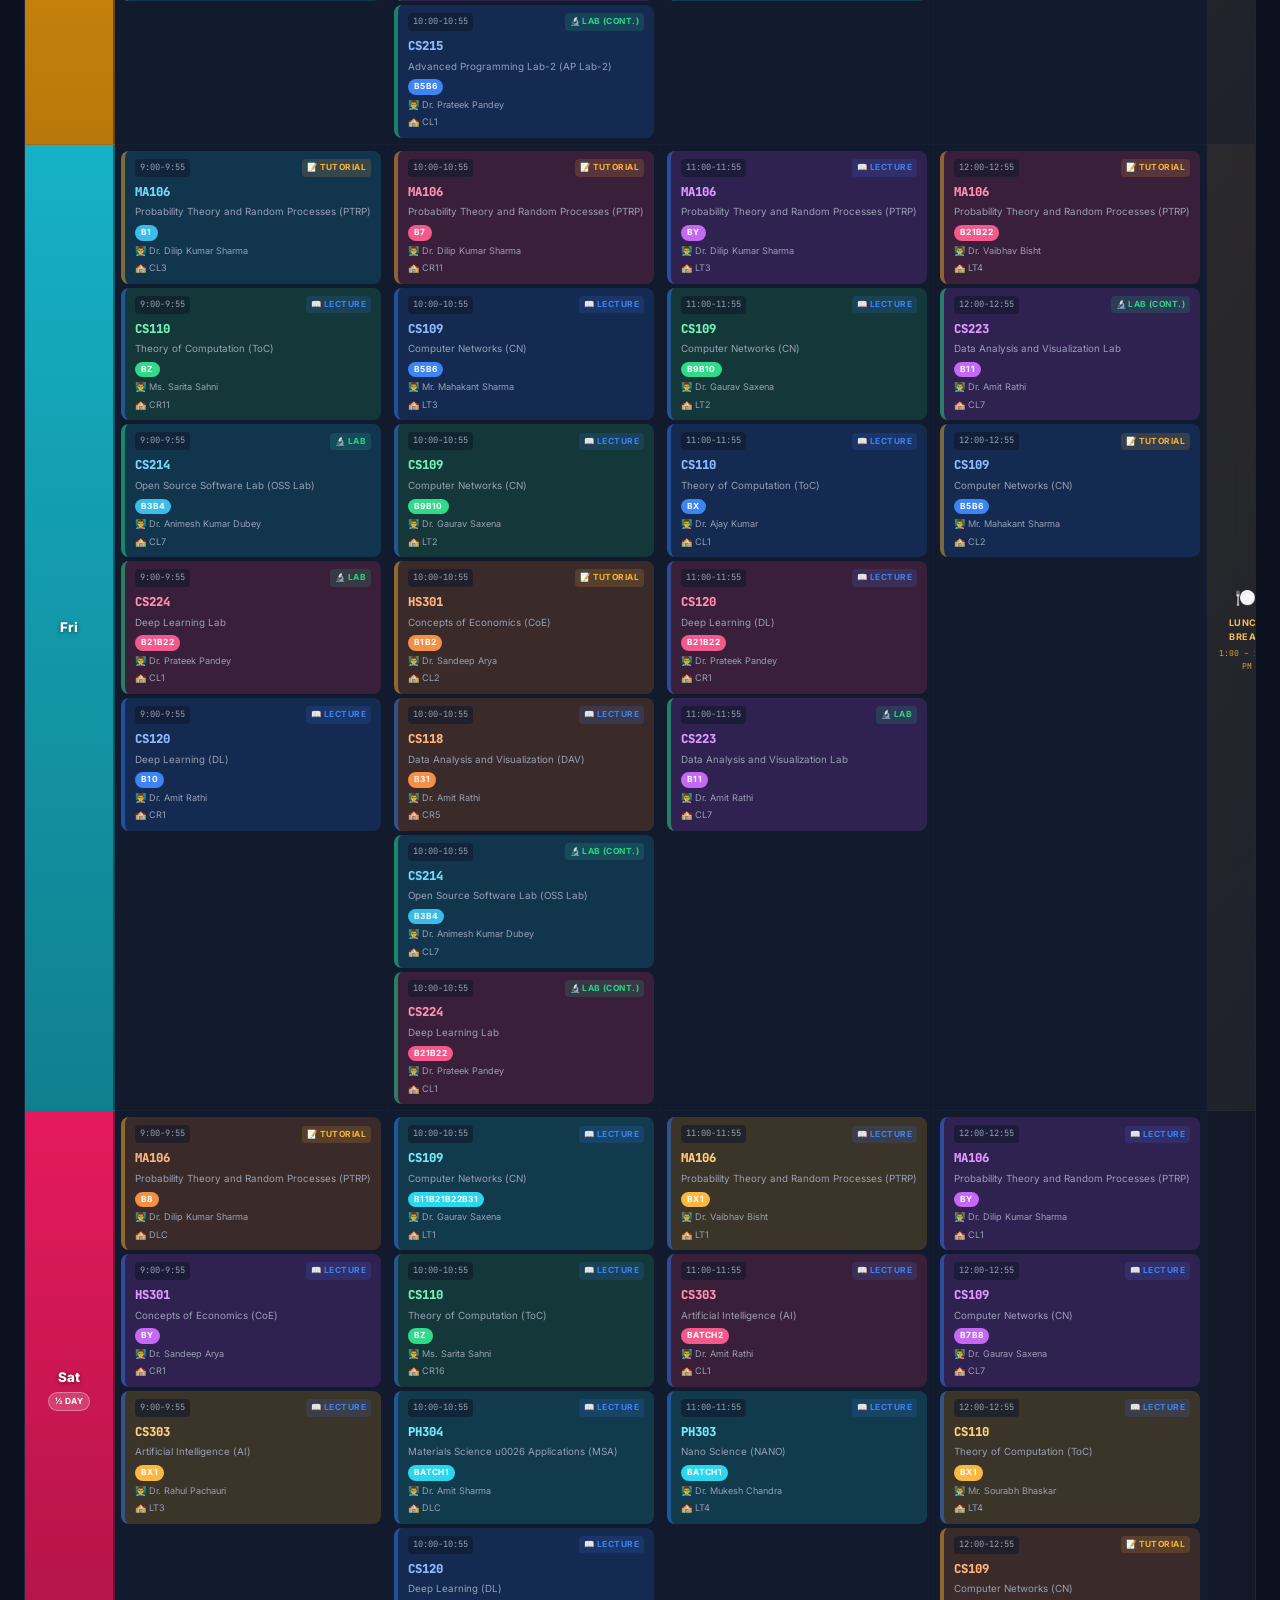
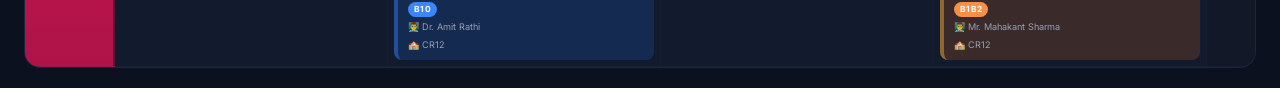
==== commit 0c2d6301: "Deploy: Update institutional timetable generator with 8 free periods constraint and GitHub Pages dep" ====
--- a/web/index.html
+++ b/web/index.html
@@ -36,6 +36,9 @@
         </button>
         <button class="tab-btn" data-tab="dashboard" id="tabDashboard" style="display:none;">
             <span class="tab-icon">📊</span> Dashboard
+        </button>
+        <button class="tab-btn" data-tab="combined" id="tabCombined" style="display:none;">
+            <span class="tab-icon">🗓️</span> Combined View
         </button>
         <button class="tab-btn" data-tab="subbatch" id="tabSubBatch" style="display:none;">
             <span class="tab-icon">🧑‍🎓</span> Sub-Batch View
@@ -283,7 +286,8 @@
                 <div class="form-actions-right">
                     <button class="btn btn-secondary" onclick="reloadServerOutput()" title="Load latest timetable from server">⚡ Reload Latest</button>
                     <button class="btn btn-secondary" id="btnLoadOutput" onclick="loadOutputJson()" title="Upload a JSON file from your computer">📂 Upload JSON</button>
-                    <button class="btn btn-success" onclick="exportInputJson()">💾 Export Input JSON</button>
+                    <button class="btn btn-secondary" onclick="exportInputJson()">💾 Export Input JSON</button>
+                    <button class="btn btn-success" id="btnGenerate" onclick="generateTimetable()" style="background: linear-gradient(135deg, hsl(217,91%,55%), hsl(258,90%,60%)); font-weight: 700; letter-spacing: 0.02em;">⚡ Generate Timetable</button>
                 </div>
             </div>
 
@@ -297,6 +301,13 @@
     <div class="tab-content" id="tab-dashboard">
         <div class="stats-grid" id="statsGrid">
             <!-- Populated by JS -->
+        </div>
+
+        <!-- Download action bar -->
+        <div id="dashDownloadBar" style="margin-top: 28px; display: flex; gap: 12px; align-items: center; padding: 16px 20px; background: var(--bg-card); border: 1px solid var(--border-subtle); border-radius: 14px; flex-wrap: wrap;">
+            <span style="font-size: 0.85rem; font-weight: 600; color: var(--text-secondary); flex: 1;">📥 Save your timetable</span>
+            <button class="btn btn-primary" id="btnDownloadPdf" onclick="downloadPdf()" style="background: linear-gradient(135deg, hsl(0,79%,55%), hsl(340,90%,50%)); border: none;">📄 Download PDF</button>
+            <button class="btn btn-secondary" id="btnDownloadJson" onclick="downloadOutputJson()">💾 Download JSON</button>
         </div>
 
         <div style="margin-top: 20px;">
@@ -320,12 +331,39 @@
 
 
     <!-- ═══════════════════════════════════════════
-         TAB 3: SUB-BATCH VIEW
+         TAB 3: COMBINED ALL-BATCHES VIEW
+         ═══════════════════════════════════════════ -->
+    <div class="tab-content" id="tab-combined">
+        <div class="combined-header-bar">
+            <div class="combined-header-info">
+                <h2 class="combined-title">🗓️ Combined Timetable — All Batches</h2>
+                <p class="combined-subtitle">All batch groups displayed together. Each colour represents a different batch. Hover cells for details.</p>
+            </div>
+            <div class="combined-actions" style="display:flex; gap:10px; flex-shrink:0;">
+                <button class="btn btn-primary" onclick="downloadPdf()" style="background: linear-gradient(135deg, hsl(0,79%,55%), hsl(340,90%,50%)); border: none;">📄 Download PDF</button>
+                <button class="btn btn-secondary" onclick="downloadOutputJson()">💾 Download JSON</button>
+            </div>
+        </div>
+        <div id="combinedLegend" class="combined-legend"></div>
+        <div id="combinedGridContainer">
+            <div class="empty-state">
+                <div class="empty-icon">🗓️</div>
+                <h3>No timetable generated yet</h3>
+                <p>Generate a timetable to see the combined view of all batches.</p>
+            </div>
+        </div>
+    </div>
+
+
+    <!-- ═══════════════════════════════════════════
+         TAB 4: SUB-BATCH VIEW
          ═══════════════════════════════════════════ -->
     <div class="tab-content" id="tab-subbatch">
         <div class="view-controls">
             <label for="subBatchSelect">Select Sub-Batch:</label>
             <select class="styled-select" id="subBatchSelect" onchange="renderSubBatchGrid()"></select>
+            <button class="btn btn-primary" onclick="downloadPdf()" style="margin-left: auto; background: linear-gradient(135deg, hsl(0,79%,55%), hsl(340,90%,50%)); border: none;">📄 Download PDF</button>
+            <button class="btn btn-secondary" onclick="downloadOutputJson()">💾 Download JSON</button>
         </div>
         <div id="subBatchGridContainer">
             <div class="empty-state">
@@ -344,6 +382,7 @@
         <div class="view-controls">
             <label for="facultySelect">Select Faculty:</label>
             <select class="styled-select" id="facultySelect" onchange="renderFacultyGrid()"></select>
+            <button class="btn btn-primary" onclick="downloadPdf()" style="margin-left: auto; background: linear-gradient(135deg, hsl(0,79%,55%), hsl(340,90%,50%)); border: none;">📄 Download PDF</button>
         </div>
         <div id="facultyGridContainer">
             <div class="empty-state">
@@ -380,6 +419,8 @@
         <div class="view-controls">
             <label for="masterFilter">Filter:</label>
             <input type="text" class="styled-select" id="masterFilter" placeholder="Search by course, faculty, room..." oninput="renderMasterTable()" style="min-width: 300px;">
+            <button class="btn btn-primary" onclick="downloadPdf()" style="margin-left: auto; background: linear-gradient(135deg, hsl(0,79%,55%), hsl(340,90%,50%)); border: none;">📄 Download PDF</button>
+            <button class="btn btn-secondary" onclick="downloadOutputJson()">💾 Download JSON</button>
         </div>
         <div id="masterTableContainer">
             <!-- Populated by JS -->
--- a/web/style.css
+++ b/web/style.css
@@ -1103,3 +1103,584 @@
         grid-template-columns: 1fr;
     }
 }
+
+
+/* ═══════════════════════════════════════════════════════════════════════
+   PREMIUM TIMETABLE — New V2 Styles
+   ═══════════════════════════════════════════════════════════════════════ */
+
+/* ── Combined view header bar ── */
+.combined-header-bar {
+    display: flex;
+    align-items: center;
+    justify-content: space-between;
+    margin-bottom: 16px;
+    gap: 16px;
+    flex-wrap: wrap;
+}
+.combined-title {
+    font-size: 1.25rem;
+    font-weight: 800;
+    background: linear-gradient(135deg, var(--accent-blue), var(--accent-purple));
+    -webkit-background-clip: text;
+    -webkit-text-fill-color: transparent;
+    background-clip: text;
+    margin-bottom: 4px;
+}
+.combined-subtitle {
+    font-size: 0.8rem;
+    color: var(--text-muted);
+}
+
+/* ── Batch colour legend ── */
+.combined-legend {
+    display: flex;
+    gap: 12px;
+    flex-wrap: wrap;
+    margin-bottom: 16px;
+    padding: 12px 16px;
+    background: var(--glass-bg);
+    border: 1px solid var(--glass-border);
+    border-radius: var(--radius-md);
+    backdrop-filter: blur(12px);
+}
+.legend-item {
+    display: flex;
+    align-items: center;
+    gap: 6px;
+}
+.legend-dot {
+    width: 10px;
+    height: 10px;
+    border-radius: 50%;
+    flex-shrink: 0;
+}
+.legend-label {
+    font-size: 0.78rem;
+    font-weight: 600;
+}
+
+/* ── Scrollable wrapper ── */
+.tt-scroll-wrapper {
+    overflow-x: auto;
+    border-radius: var(--radius-lg);
+    border: 1px solid var(--glass-border);
+    background: var(--glass-bg);
+    backdrop-filter: blur(12px);
+}
+
+/* ── Premium timetable table ── */
+.tt-premium {
+    width: 100%;
+    border-collapse: separate;
+    border-spacing: 0;
+    min-width: 900px;
+}
+
+/* ── Header cells ── */
+.tt-th-day {
+    padding: 14px 12px;
+    font-size: 0.72rem;
+    font-weight: 700;
+    text-transform: uppercase;
+    letter-spacing: 0.08em;
+    color: var(--text-muted);
+    background: var(--bg-secondary);
+    border-bottom: 2px solid var(--border-subtle);
+    min-width: 90px;
+    position: sticky;
+    left: 0;
+    z-index: 4;
+    border-right: 1px solid var(--border-subtle);
+}
+
+.tt-th-period {
+    padding: 10px 8px;
+    text-align: center;
+    border-bottom: 2px solid var(--border-subtle);
+    border-right: 1px solid hsla(222,30%,22%,0.4);
+    min-width: 130px;
+    position: sticky;
+    top: 0;
+    z-index: 2;
+    transition: all 0.2s;
+}
+.tt-th-period:hover { filter: brightness(1.15); }
+
+.tt-period-num {
+    display: block;
+    font-size: 0.88rem;
+    font-weight: 800;
+    letter-spacing: -0.01em;
+    line-height: 1;
+    margin-bottom: 3px;
+}
+
+.tt-period-time {
+    display: block;
+    font-size: 0.68rem;
+    font-weight: 500;
+    color: var(--text-secondary);
+    font-family: 'JetBrains Mono', monospace;
+}
+
+.tt-th-lunch {
+    padding: 8px 6px;
+    text-align: center;
+    background: linear-gradient(135deg, hsla(38,80%,50%,0.25), hsla(38,80%,50%,0.12));
+    border-bottom: 2px solid hsla(38,80%,55%,0.4);
+    border-right: 1px solid hsla(38,60%,40%,0.3);
+    min-width: 80px;
+    position: sticky;
+    top: 0;
+    z-index: 2;
+}
+.tt-lunch-icon  { display: block; font-size: 1.1rem; }
+.tt-lunch-label { display: block; font-size: 0.62rem; font-weight: 700; color: hsl(38,90%,68%); text-transform: uppercase; letter-spacing: 0.06em; }
+.tt-lunch-time  { display: block; font-size: 0.6rem;  color: hsl(38,70%,58%); font-family: 'JetBrains Mono', monospace; }
+
+/* ── Row ── */
+.tt-row { transition: background 0.15s; }
+.tt-row:hover .tt-td-session,
+.tt-row:hover .tt-td-empty { background: hsla(222,30%,18%,0.5); }
+
+/* ── Day column cell ── */
+.tt-td-day {
+    padding: 10px 8px;
+    text-align: center;
+    vertical-align: middle;
+    border-right: 2px solid hsla(222,30%,10%,0.5);
+    border-bottom: 1px solid hsla(222,30%,15%,0.4);
+    position: sticky;
+    left: 0;
+    z-index: 1;
+    min-width: 90px;
+}
+.tt-day-name {
+    display: block;
+    font-size: 0.95rem;
+    font-weight: 800;
+    color: #fff;
+    text-shadow: 0 1px 4px rgba(0,0,0,0.5);
+    letter-spacing: 0.02em;
+}
+.tt-half-badge {
+    display: inline-block;
+    margin-top: 4px;
+    padding: 2px 6px;
+    background: rgba(255,255,255,0.18);
+    border: 1px solid rgba(255,255,255,0.3);
+    border-radius: 100px;
+    font-size: 0.6rem;
+    font-weight: 700;
+    color: #fff;
+    text-transform: uppercase;
+    letter-spacing: 0.05em;
+}
+
+/* ── Lunch break cell ── */
+.tt-td-lunch {
+    padding: 6px;
+    text-align: center;
+    vertical-align: middle;
+    background: linear-gradient(135deg, hsla(38,80%,50%,0.12), hsla(38,80%,50%,0.06));
+    border-bottom: 1px solid hsla(222,30%,20%,0.3);
+    border-right: 1px solid hsla(38,60%,40%,0.25);
+    min-width: 80px;
+}
+.tt-lunch-cell {
+    display: flex;
+    flex-direction: column;
+    align-items: center;
+    gap: 2px;
+}
+.lunch-big-icon   { font-size: 1.4rem; }
+.lunch-cell-label { font-size: 0.65rem; font-weight: 700; color: hsl(38,90%,65%); text-transform: uppercase; letter-spacing: 0.05em; }
+.lunch-cell-time  { font-size: 0.58rem; color: hsl(38,70%,55%); font-family: 'JetBrains Mono', monospace; }
+.tt-lunch-faded { opacity: 0.25; }
+
+/* ── Blocked / no-class cell ── */
+.tt-td-blocked {
+    padding: 8px;
+    text-align: center;
+    vertical-align: middle;
+    background: hsla(222,30%,10%,0.5);
+    border-bottom: 1px solid hsla(222,30%,20%,0.3);
+}
+.tt-blocked-inner {
+    font-size: 0.72rem;
+    color: var(--text-muted);
+    opacity: 0.6;
+    font-style: italic;
+}
+
+/* ── Session cell container ── */
+.tt-td-session {
+    padding: 6px;
+    vertical-align: top;
+    border-bottom: 1px solid hsla(222,30%,20%,0.3);
+    border-right: 1px solid hsla(222,30%,20%,0.2);
+    min-width: 130px;
+    min-height: 90px;
+}
+
+/* ── Session card (the colourful box inside) ── */
+.tt-session-card {
+    padding: 8px 10px;
+    border-radius: 8px;
+    cursor: pointer;
+    transition: transform 0.15s, box-shadow 0.15s;
+    display: flex;
+    flex-direction: column;
+    gap: 3px;
+    margin-bottom: 4px;
+    min-height: 80px;
+}
+.tt-session-card:last-child { margin-bottom: 0; }
+.tt-session-card:hover {
+    transform: translateY(-2px) scale(1.01);
+    box-shadow: 0 6px 20px rgba(0,0,0,0.3);
+    z-index: 5;
+    position: relative;
+}
+
+/* Default card colours */
+.tt-session-card.lecture  { background: var(--lecture-bg);  border-left-color: var(--lecture-border)  !important; }
+.tt-session-card.tutorial { background: var(--tutorial-bg); border-left-color: var(--tutorial-border) !important; }
+.tt-session-card.practical{ background: var(--lab-bg);      border-left-color: var(--lab-border)      !important; }
+
+/* Header row inside session card */
+.ttsc-header {
+    display: flex;
+    align-items: center;
+    justify-content: space-between;
+    gap: 4px;
+    margin-bottom: 2px;
+}
+.ttsc-time {
+    font-size: 0.62rem;
+    font-family: 'JetBrains Mono', monospace;
+    background: hsla(222,40%,12%,0.6);
+    padding: 2px 5px;
+    border-radius: 4px;
+    color: var(--text-secondary);
+    white-space: nowrap;
+}
+.ttsc-type {
+    font-size: 0.6rem;
+    font-weight: 700;
+    text-transform: uppercase;
+    letter-spacing: 0.05em;
+    padding: 2px 5px;
+    border-radius: 4px;
+}
+.ttsc-type.lecture  { background: var(--accent-blue-dim);   color: var(--accent-blue);   }
+.ttsc-type.tutorial { background: var(--accent-amber-dim);  color: var(--accent-amber);  }
+.ttsc-type.practical{ background: var(--accent-green-dim);  color: var(--accent-green);  }
+
+.ttsc-code {
+    font-family: 'JetBrains Mono', monospace;
+    font-size: 0.88rem;
+    font-weight: 800;
+    letter-spacing: -0.01em;
+    color: var(--text-primary);
+}
+.ttsc-name {
+    font-size: 0.7rem;
+    color: var(--text-secondary);
+    white-space: nowrap;
+    overflow: hidden;
+    text-overflow: ellipsis;
+}
+.ttsc-batch {
+    display: inline-block;
+    padding: 1px 6px;
+    border-radius: 100px;
+    font-size: 0.6rem;
+    font-weight: 700;
+    color: #fff;
+    margin-top: 2px;
+    text-transform: uppercase;
+    letter-spacing: 0.04em;
+    align-self: flex-start;
+}
+.ttsc-batch-plain {
+    font-size: 0.65rem;
+    font-weight: 600;
+    color: var(--text-secondary);
+    margin-top: 2px;
+}
+.ttsc-faculty, .ttsc-room {
+    font-size: 0.65rem;
+    color: var(--text-secondary);
+    white-space: nowrap;
+    overflow: hidden;
+    text-overflow: ellipsis;
+}
+
+/* ── Empty cell ── */
+.tt-td-empty {
+    padding: 6px;
+    text-align: center;
+    vertical-align: middle;
+    border-bottom: 1px solid hsla(222,30%,20%,0.3);
+    border-right: 1px solid hsla(222,30%,20%,0.2);
+}
+.tt-empty-cell {
+    height: 80px;
+    border: 1px dashed hsla(222,30%,25%,0.35);
+    border-radius: 6px;
+    display: flex;
+    align-items: center;
+    justify-content: center;
+    color: var(--text-muted);
+    font-size: 0.8rem;
+    opacity: 0.35;
+}
+
+/* ── Old v2 classes compatibility (buildWeeklyGrid uses these) ── */
+.timetable-wrapper.tt-vibrant { background: var(--glass-bg); }
+.timetable-grid.tg-premium { min-width: 900px; }
+.tg-row:hover td { background: hsla(222,30%,18%,0.4); }
+
+.day-header-v2 {
+    padding: 12px 10px;
+    background: var(--bg-secondary);
+    border-bottom: 2px solid var(--border-subtle);
+    font-size: 0.7rem;
+    color: var(--text-muted);
+    text-transform: uppercase;
+    letter-spacing: 0.06em;
+    font-weight: 700;
+    position: sticky;
+    left: 0;
+    z-index: 4;
+}
+
+.period-header-v2 {
+    padding: 10px 8px;
+    text-align: center;
+    border-bottom: 2px solid var(--border-subtle);
+    border-right: 1px solid hsla(222,30%,22%,0.4);
+    min-width: 130px;
+    position: sticky;
+    top: 0;
+    z-index: 2;
+}
+
+.th-p1 { background: hsla(217,80%,50%,0.22); }
+.th-p2 { background: hsla(265,75%,57%,0.22); }
+.th-p3 { background: hsla(152,65%,43%,0.22); }
+.th-p4 { background: hsla(38,90%,50%,0.22);  }
+.th-p5 { background: hsla(187,80%,43%,0.22); }
+.th-p6 { background: hsla(340,80%,50%,0.22); }
+
+.period-pill {
+    display: inline-block;
+    padding: 2px 8px;
+    border-radius: 100px;
+    background: hsla(222,40%,8%,0.5);
+    font-size: 0.78rem;
+    font-weight: 700;
+    color: #fff;
+    margin-bottom: 3px;
+}
+.period-time-v2 {
+    display: block;
+    font-size: 0.65rem;
+    color: var(--text-secondary);
+    font-family: 'JetBrains Mono', monospace;
+}
+
+.lunch-header-v2 {
+    padding: 8px 6px;
+    text-align: center;
+    background: linear-gradient(135deg, hsla(38,80%,50%,0.25), hsla(38,80%,50%,0.12));
+    border-bottom: 2px solid hsla(38,80%,55%,0.4);
+    border-right: 1px solid hsla(38,60%,40%,0.3);
+    min-width: 80px;
+    position: sticky;
+    top: 0;
+    z-index: 2;
+}
+.lunch-th-inner  { display: flex; flex-direction: column; align-items: center; gap: 2px; font-size: 1rem; }
+.lunch-th-time   { font-size: 0.6rem; color: hsl(38,80%,62%); font-family: 'JetBrains Mono', monospace; }
+.lunch-th-label  { font-size: 0.6rem; font-weight: 700; color: hsl(38,90%,65%); text-transform: uppercase; letter-spacing: 0.05em; }
+
+.day-cell-v2 {
+    padding: 10px 8px;
+    text-align: center;
+    vertical-align: middle;
+    border-right: 2px solid hsla(222,30%,10%,0.5);
+    border-bottom: 1px solid hsla(222,30%,15%,0.4);
+    position: sticky;
+    left: 0;
+    z-index: 1;
+    min-width: 90px;
+}
+.day-name-v2 {
+    display: block;
+    font-size: 0.92rem;
+    font-weight: 800;
+    color: #fff;
+    text-shadow: 0 1px 4px rgba(0,0,0,0.5);
+}
+.half-day-badge-v2 {
+    display: inline-block;
+    margin-top: 4px;
+    padding: 2px 5px;
+    background: rgba(255,255,255,0.18);
+    border: 1px solid rgba(255,255,255,0.3);
+    border-radius: 100px;
+    font-size: 0.58rem;
+    font-weight: 700;
+    color: #fff;
+    text-transform: uppercase;
+}
+
+.lunch-cell-v2 {
+    padding: 6px;
+    text-align: center;
+    vertical-align: middle;
+    background: linear-gradient(135deg, hsla(38,80%,50%,0.12), hsla(38,80%,50%,0.06));
+    border-bottom: 1px solid hsla(222,30%,20%,0.3);
+    border-right: 1px solid hsla(38,60%,40%,0.25);
+    min-width: 80px;
+}
+.lunch-inner-v2  { display: flex; flex-direction: column; align-items: center; gap: 2px; }
+.lunch-emoji     { font-size: 1.4rem; }
+.lunch-text      { font-size: 0.65rem; font-weight: 700; color: hsl(38,90%,65%); text-transform: uppercase; letter-spacing: 0.05em; }
+.lunch-time      { font-size: 0.58rem; color: hsl(38,70%,55%); font-family: 'JetBrains Mono', monospace; }
+.lunch-faded     { opacity: 0.25; }
+
+.blocked-cell-v2 {
+    padding: 8px;
+    text-align: center;
+    vertical-align: middle;
+    background: hsla(222,30%,10%,0.5);
+    border-bottom: 1px solid hsla(222,30%,20%,0.3);
+}
+.blocked-inner-v2 {
+    font-size: 0.72rem;
+    color: var(--text-muted);
+    opacity: 0.6;
+    font-style: italic;
+}
+
+.session-td-v2 {
+    padding: 6px;
+    vertical-align: top;
+    border-bottom: 1px solid hsla(222,30%,20%,0.3);
+    border-right: 1px solid hsla(222,30%,20%,0.2);
+    min-width: 130px;
+    min-height: 90px;
+}
+
+.session-card {
+    padding: 8px 10px;
+    border-radius: 8px;
+    cursor: pointer;
+    transition: transform 0.15s, box-shadow 0.15s;
+    display: flex;
+    flex-direction: column;
+    gap: 3px;
+    border-left: 3px solid transparent;
+    min-height: 80px;
+}
+.session-card:hover {
+    transform: translateY(-2px) scale(1.01);
+    box-shadow: 0 6px 20px rgba(0,0,0,0.35);
+    z-index: 5;
+    position: relative;
+}
+.session-card.lecture  { background: var(--lecture-bg);  border-left-color: var(--lecture-border);  }
+.session-card.tutorial { background: var(--tutorial-bg); border-left-color: var(--tutorial-border); }
+.session-card.practical{ background: var(--lab-bg);      border-left-color: var(--lab-border);      }
+
+.sc-header {
+    display: flex;
+    align-items: center;
+    justify-content: space-between;
+    gap: 4px;
+    margin-bottom: 2px;
+}
+.sc-time-chip {
+    font-size: 0.62rem;
+    font-family: 'JetBrains Mono', monospace;
+    background: hsla(222,40%,12%,0.7);
+    padding: 2px 5px;
+    border-radius: 4px;
+    color: var(--text-secondary);
+    white-space: nowrap;
+}
+.sc-type-chip {
+    font-size: 0.6rem;
+    font-weight: 700;
+    text-transform: uppercase;
+    letter-spacing: 0.05em;
+    padding: 2px 5px;
+    border-radius: 4px;
+}
+.sc-type-chip.lecture  { background: var(--accent-blue-dim);  color: var(--accent-blue);  }
+.sc-type-chip.tutorial { background: var(--accent-amber-dim); color: var(--accent-amber); }
+.sc-type-chip.practical{ background: var(--accent-green-dim); color: var(--accent-green); }
+
+.sc-course-code {
+    font-family: 'JetBrains Mono', monospace;
+    font-size: 0.88rem;
+    font-weight: 800;
+    color: var(--text-primary);
+}
+.session-card.lecture  .sc-course-code { color: var(--lecture-text);  }
+.session-card.tutorial .sc-course-code { color: var(--tutorial-text); }
+.session-card.practical .sc-course-code { color: var(--lab-text); }
+
+.sc-course-name {
+    font-size: 0.68rem;
+    color: var(--text-secondary);
+    white-space: nowrap;
+    overflow: hidden;
+    text-overflow: ellipsis;
+}
+.sc-details {
+    display: flex;
+    flex-wrap: wrap;
+    gap: 4px;
+    margin-top: 2px;
+}
+.sc-detail-item {
+    font-size: 0.62rem;
+    color: var(--text-muted);
+    white-space: nowrap;
+}
+.sc-batch-tag {
+    display: inline-block;
+    padding: 1px 6px;
+    border-radius: 100px;
+    background: hsla(222,40%,25%,0.6);
+    font-size: 0.6rem;
+    font-weight: 600;
+    color: var(--text-secondary);
+    margin-top: 2px;
+    align-self: flex-start;
+}
+
+.empty-td-v2 {
+    padding: 6px;
+    text-align: center;
+    vertical-align: middle;
+    border-bottom: 1px solid hsla(222,30%,20%,0.3);
+    border-right: 1px solid hsla(222,30%,20%,0.2);
+}
+.empty-cell-v2 {
+    height: 80px;
+    border: 1px dashed hsla(222,30%,25%,0.3);
+    border-radius: 6px;
+    display: flex;
+    align-items: center;
+    justify-content: center;
+    color: var(--text-muted);
+    font-size: 0.8rem;
+    opacity: 0.3;
+}
+
